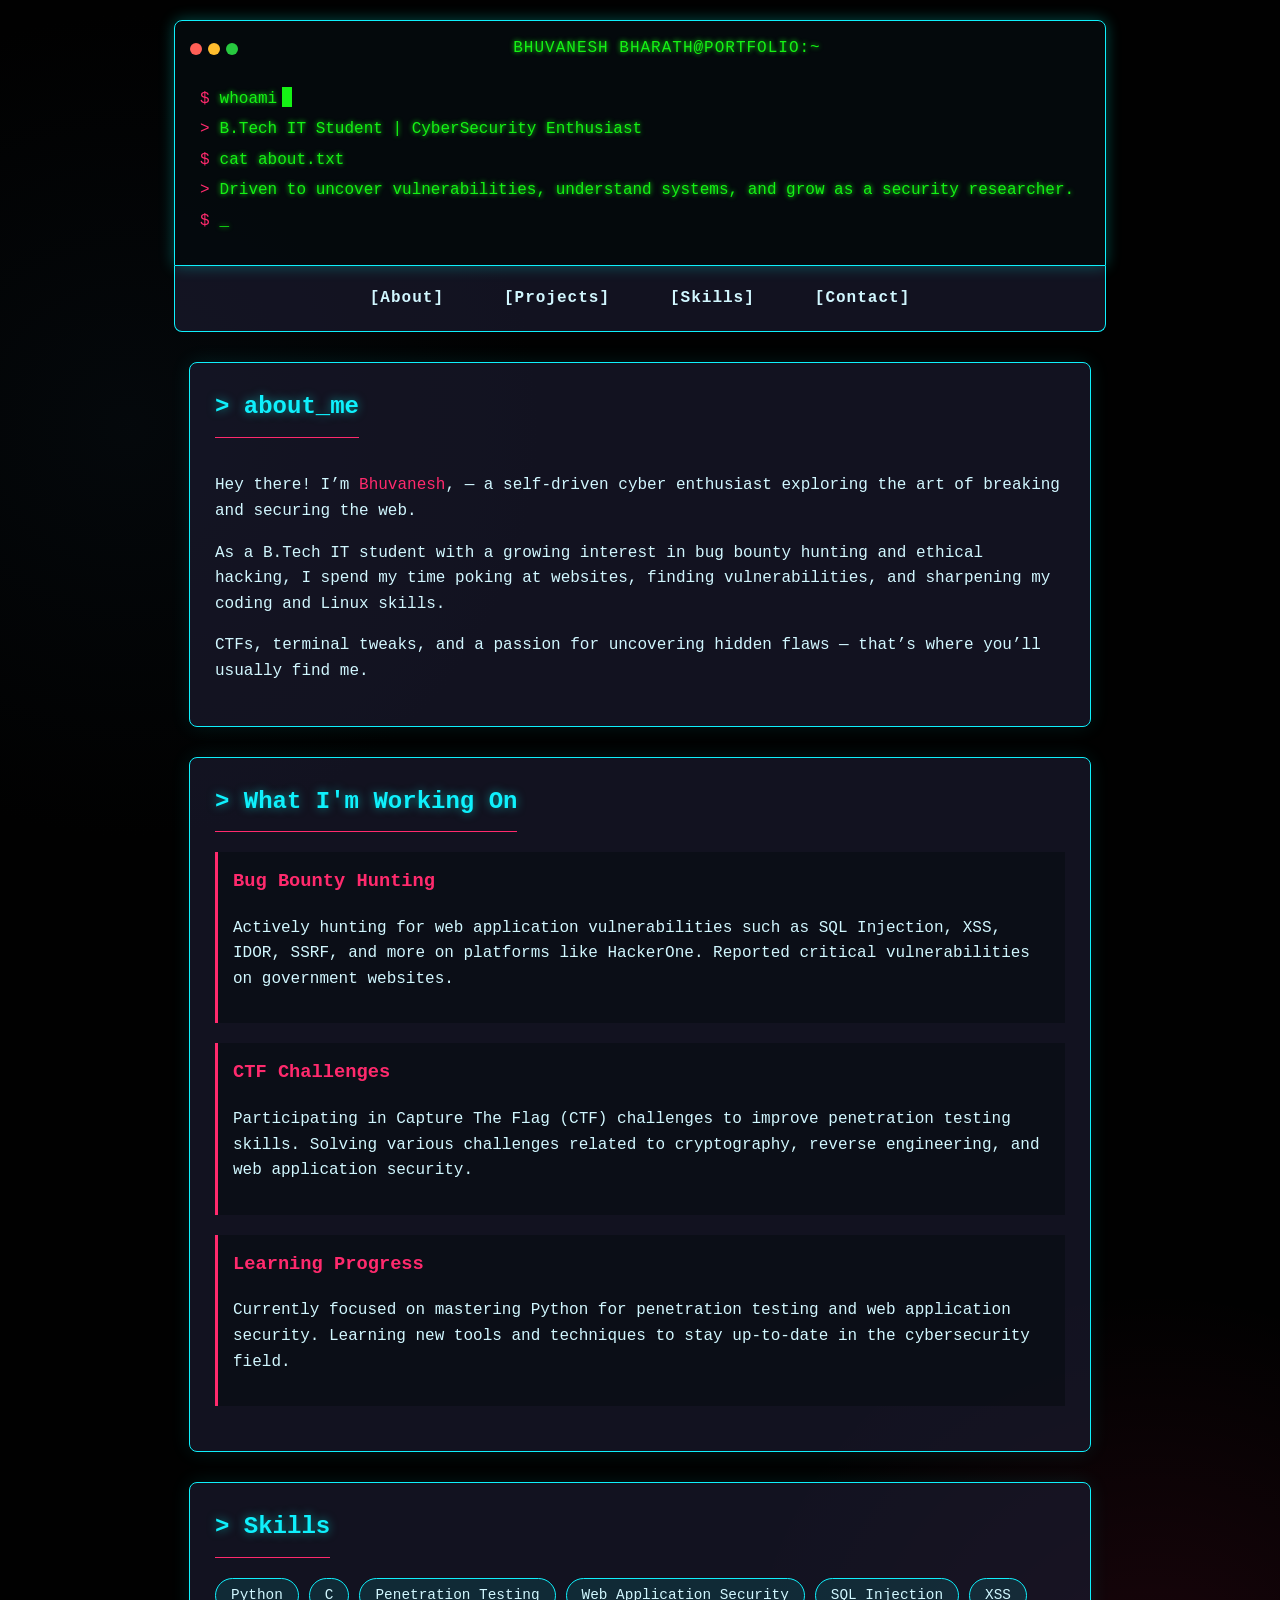
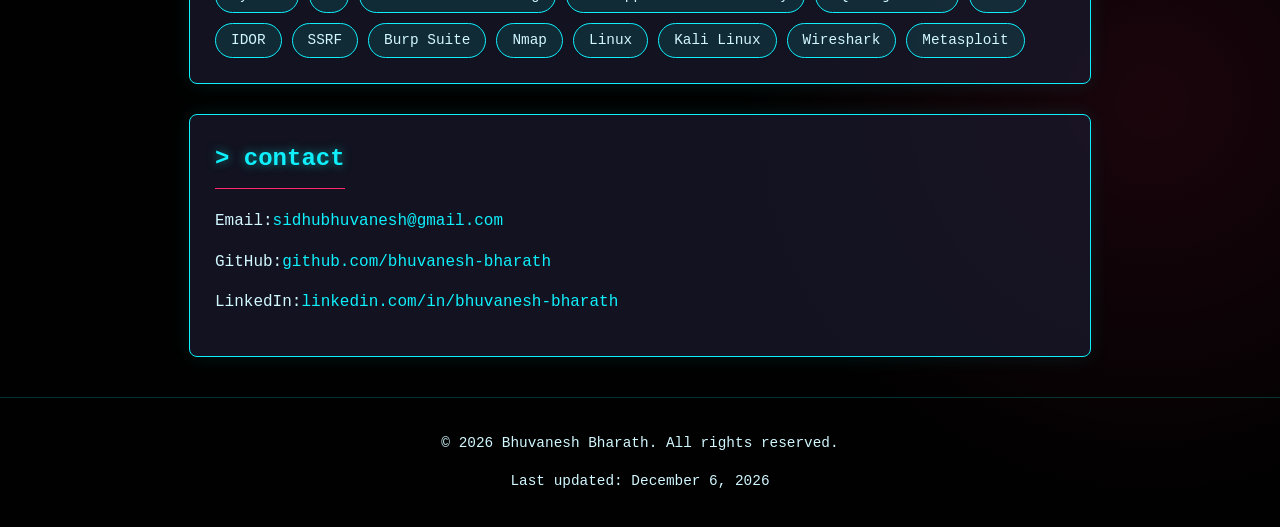
==== index.html @ 80cdb5f7 "Create index.html" ====
<!DOCTYPE html>
<html lang="en">
<head>
    <meta charset="UTF-8">
    <meta name="viewport" content="width=device-width, initial-scale=1.0">
    <title>BHUVANESH BHARATH >> Portfolio</title>
    <style>
        /* Cyberpunk/Dark Tech Theme */
        :root {
            --primary: #0ff0fc;
            --secondary: #ff2a6d;
            --dark: #050a0e;
            --darker: #010101;
            --dark-blue: #1a1a2e;
            --text: #d1f7ff;
            --terminal-text: #15f215;
        }
        
        body {
            font-family: 'Courier New', monospace;
            background-color: var(--darker);
            color: var(--text);
            margin: 0;
            padding: 0;
            line-height: 1.6;
            overflow-x: hidden;
            background-image: 
                radial-gradient(circle at 10% 20%, rgba(5, 10, 14, 0.8) 0%, transparent 20%),
                radial-gradient(circle at 90% 80%, rgba(255, 42, 109, 0.1) 0%, transparent 20%);
        }

        /* Terminal Header */
        .terminal {
            background-color: rgba(5, 10, 14, 0.9);
            border: 1px solid var(--primary);
            border-radius: 8px 8px 0 0;
            padding: 15px;
            margin: 20px auto 0;
            max-width: 900px;
            box-shadow: 0 0 15px rgba(0, 255, 242, 0.3);
            position: relative;
        }

        .terminal-header {
            display: flex;
            align-items: center;
            margin-bottom: 15px;
        }

        .terminal-btn {
            width: 12px;
            height: 12px;
            border-radius: 50%;
            margin-right: 6px;
        }

        .btn-red { background-color: #ff5f56; }
        .btn-yellow { background-color: #ffbd2e; }
        .btn-green { background-color: #27c93f; }

        .terminal-title {
            flex-grow: 1;
            text-align: center;
            color: var(--terminal-text);
            text-shadow: 0 0 5px var(--terminal-text);
            letter-spacing: 1px;
        }

        .terminal-body {
            padding: 10px;
        }

        .command-line {
            display: flex;
            margin-bottom: 5px;
        }

        .prompt {
            color: var(--secondary);
            margin-right: 10px;
        }

        .command {
            color: var(--terminal-text);
            text-shadow: 0 0 5px var(--terminal-text);
        }

        .cursor {
            display: inline-block;
            width: 10px;
            height: 20px;
            background-color: var(--terminal-text);
            animation: blink 1s infinite;
            vertical-align: middle;
            margin-left: 5px;
        }

        @keyframes blink {
            0%, 100% { opacity: 1; }
            50% { opacity: 0; }
        }

        /* Navigation */
        nav {
            display: flex;
            justify-content: center;
            padding: 15px;
            background-color: rgba(26, 26, 46, 0.7);
            margin: 0 auto;
            max-width: 900px;
            border-left: 1px solid var(--primary);
            border-right: 1px solid var(--primary);
            border-bottom: 1px solid var(--primary);
            border-radius: 0 0 8px 8px;
        }

        nav a {
            color: var(--text);
            text-decoration: none;
            margin: 0 20px;
            padding: 5px 10px;
            position: relative;
            font-weight: bold;
            letter-spacing: 1px;
            transition: all 0.3s;
        }

        nav a:hover {
            color: var(--primary);
        }

        nav a::after {
            content: '';
            position: absolute;
            width: 0;
            height: 2px;
            bottom: 0;
            left: 0;
            background-color: var(--secondary);
            transition: width 0.3s;
        }

        nav a:hover::after {
            width: 100%;
        }

        /* Sections */
        section {
            background-color: rgba(26, 26, 46, 0.7);
            border: 1px solid var(--primary);
            border-radius: 8px;
            padding: 25px;
            margin: 30px auto;
            max-width: 850px;
            box-shadow: 0 0 20px rgba(0, 255, 242, 0.1);
            transition: transform 0.3s, box-shadow 0.3s;
        }

        section:hover {
            transform: translateY(-5px);
            box-shadow: 0 5px 25px rgba(0, 255, 242, 0.2);
        }

        h2 {
            color: var(--primary);
            margin-top: 0;
            border-bottom: 1px solid var(--secondary);
            padding-bottom: 10px;
            display: inline-block;
            text-shadow: 0 0 10px rgba(0, 255, 242, 0.5);
        }

        /* Projects */
        .project {
            background-color: rgba(5, 10, 14, 0.5);
            border-left: 3px solid var(--secondary);
            padding: 15px;
            margin-bottom: 20px;
            transition: all 0.3s;
        }

        .project:hover {
            border-left: 3px solid var(--primary);
            background-color: rgba(5, 10, 14, 0.7);
        }

        .project h3 {
            color: var(--secondary);
            margin-top: 0;
        }

        .project-links a {
            color: var(--primary);
            text-decoration: none;
            margin-right: 15px;
            font-size: 0.9em;
            display: inline-block;
            margin-top: 10px;
        }

        .project-links a:hover {
            text-decoration: underline;
        }

        /* Skills */
        .skills-container {
            display: flex;
            flex-wrap: wrap;
            gap: 10px;
        }

        .skill {
            background-color: rgba(0, 255, 242, 0.1);
            border: 1px solid var(--primary);
            padding: 5px 15px;
            border-radius: 20px;
            font-size: 0.9em;
            transition: all 0.3s;
        }

        .skill:hover {
            background-color: rgba(0, 255, 242, 0.3);
            transform: scale(1.05);
        }

        /* Contact */
        .contact-method {
            display: flex;
            align-items: center;
            margin-bottom: 15px;
        }

        .contact-method i {
            width: 30px;
            color: var(--secondary);
            font-style: normal;
            font-weight: bold;
        }

        .contact-method a {
            color: var(--primary);
            text-decoration: none;
        }

        .contact-method a:hover {
            text-decoration: underline;
        }

        /* Footer */
        footer {
            text-align: center;
            padding: 20px;
            margin-top: 40px;
            color: var(--text);
            font-size: 0.9em;
            border-top: 1px solid rgba(0, 255, 242, 0.2);
        }

        /* Animations */
        @keyframes glitch {
            0% { text-shadow: 0.05em 0 0 rgba(255, 0, 0, 0.75); }
            14% { text-shadow: 0.05em 0 0 rgba(255, 0, 0, 0.75); }
            15% { text-shadow: -0.05em -0.025em 0 rgba(0, 255, 0, 0.75); }
            49% { text-shadow: -0.05em -0.025em 0 rgba(0, 255, 0, 0.75); }
            50% { text-shadow: 0.025em 0.05em 0 rgba(0, 0, 255, 0.75); }
            99% { text-shadow: 0.025em 0.05em 0 rgba(0, 0, 255, 0.75); }
            100% { text-shadow: -0.025em 0 0 rgba(255, 0, 255, 0.75); }
        }

        .glitch-effect {
            animation: glitch 2s infinite;
        }

        /* Responsive */
        @media (max-width: 768px) {
            nav {
                flex-direction: column;
                align-items: center;
            }
            
            nav a {
                margin: 5px 0;
            }
            
            .terminal {
                margin: 10px;
            }
            
            section {
                margin: 20px 10px;
                padding: 15px;
            }
        }
    </style>
</head>
<body>
    <!-- Terminal Header -->
    <div class="terminal">
        <div class="terminal-header">
            <div class="terminal-btn btn-red"></div>
            <div class="terminal-btn btn-yellow"></div>
            <div class="terminal-btn btn-green"></div>
            <div class="terminal-title">BHUVANESH BHARATH@PORTFOLIO:~</div>
        </div>
        <div class="terminal-body">
            <div class="command-line">
                <span class="prompt">$</span>
                <span class="command">whoami</span>
                <span class="cursor"></span>
            </div>
            <div class="command-line">
                <span class="prompt">></span>
                <span class="command">B.Tech IT Student | CyberSecurity Enthusiast</span>
            </div>
            <div class="command-line">
                <span class="prompt">$</span>
                <span class="command">cat about.txt</span>
            </div>
            <div class="command-line">
                <span class="prompt">></span>
                <span class="command">Driven to uncover vulnerabilities, understand systems, and grow as a security researcher.</span>
            </div>
            <div class="command-line">
                <span class="prompt">$</span>
                <span class="command glitch-effect">_</span>
            </div>
        </div>
    </div>

    <!-- Navigation -->
    <nav>
        <a href="#about">[About]</a>
        <a href="#projects">[Projects]</a>
        <a href="#skills">[Skills]</a>
        <a href="#contact">[Contact]</a>
    </nav>

    <!-- About Section -->
    <section id="about">
        <h2>> about_me</h2>
        <p>Hey there! I’m <span style="color: var(--secondary)">Bhuvanesh</span>, — a self-driven cyber enthusiast exploring the art of breaking and securing the web.
</p>
        <p>As a B.Tech IT student with a growing interest in bug bounty hunting and ethical hacking, I spend my time poking at websites, finding vulnerabilities, and sharpening my coding and Linux skills.</p>
        <p>CTFs, terminal tweaks, and a passion for uncovering hidden flaws — that’s where you’ll usually find me.</p>
    </section>

    <!-- Projects Section -->
<section id="projects">
    <h2>> What I'm Working On</h2>
    
    <div class="project">
        <h3>Bug Bounty Hunting</h3>
        <p>Actively hunting for web application vulnerabilities such as SQL Injection, XSS, IDOR, SSRF, and more on platforms like HackerOne. Reported critical vulnerabilities on government websites.</p>
    </div>

    <div class="project">
        <h3>CTF Challenges</h3>
        <p>Participating in Capture The Flag (CTF) challenges to improve penetration testing skills. Solving various challenges related to cryptography, reverse engineering, and web application security.</p>
    </div>

    <div class="project">
        <h3>Learning Progress</h3>
        <p>Currently focused on mastering Python for penetration testing and web application security. Learning new tools and techniques to stay up-to-date in the cybersecurity field.</p>
    </div>
</section>


   <!-- Skills Section -->
<section id="skills">
    <h2>> Skills</h2>
    <div class="skills-container">
        <div class="skill">Python</div>
        <div class="skill">C</div>
        <div class="skill">Penetration Testing</div>
        <div class="skill">Web Application Security</div>
        <div class="skill">SQL Injection</div>
        <div class="skill">XSS</div>
        <div class="skill">IDOR</div>
        <div class="skill">SSRF</div>
        <div class="skill">Burp Suite</div>
        <div class="skill">Nmap</div>
        <div class="skill">Linux</div>
        <div class="skill">Kali Linux</div>
        <div class="skill">Wireshark</div>
        <div class="skill">Metasploit</div>
    </div>
</section>


<!-- Contact Section -->
<section id="contact">
    <h2>> contact</h2>
    <div class="contact-method">
        Email: <a href="mailto:sidhubhuvanesh@gmail.com">sidhubhuvanesh@gmail.com</a>
    </div>
    <div class="contact-method">
        GitHub: <a href="https://github.com/bhuvanesh-bharath/" target="_blank">github.com/bhuvanesh-bharath</a>
    </div>
    <div class="contact-method">
        LinkedIn: <a href="https://linkedin.com/in/bhuvanesh-bharath/" target="_blank">linkedin.com/in/bhuvanesh-bharath</a>
    </div>
    
</section>



    <footer>
        <p>&copy; <span id="year"></span> Bhuvanesh Bharath. All rights reserved.</p>
        <p>Last updated: <span id="update-date"></span></p>
    </footer>

    <script>
        // Current year in footer
        document.getElementById('year').textContent = new Date().getFullYear();
        
        // Last updated date
        const options = { year: 'numeric', month: 'long', day: 'numeric' };
        document.getElementById('update-date').textContent = new Date().toLocaleDateString('en-US', options);
        
        // Terminal typing effect
        const commands = [
            "help",
            "contact --socials",
            "projects --recent",
            "skills --all",
            "clear"
        ];
        
        let currentCommand = 0;
        const glitchElement = document.querySelector('.glitch-effect');
        
        function typeCommand() {
            glitchElement.textContent = commands[currentCommand];
            currentCommand = (currentCommand + 1) % commands.length;
        }
        
        setInterval(typeCommand, 2000);
    </script>
</body>
</html>
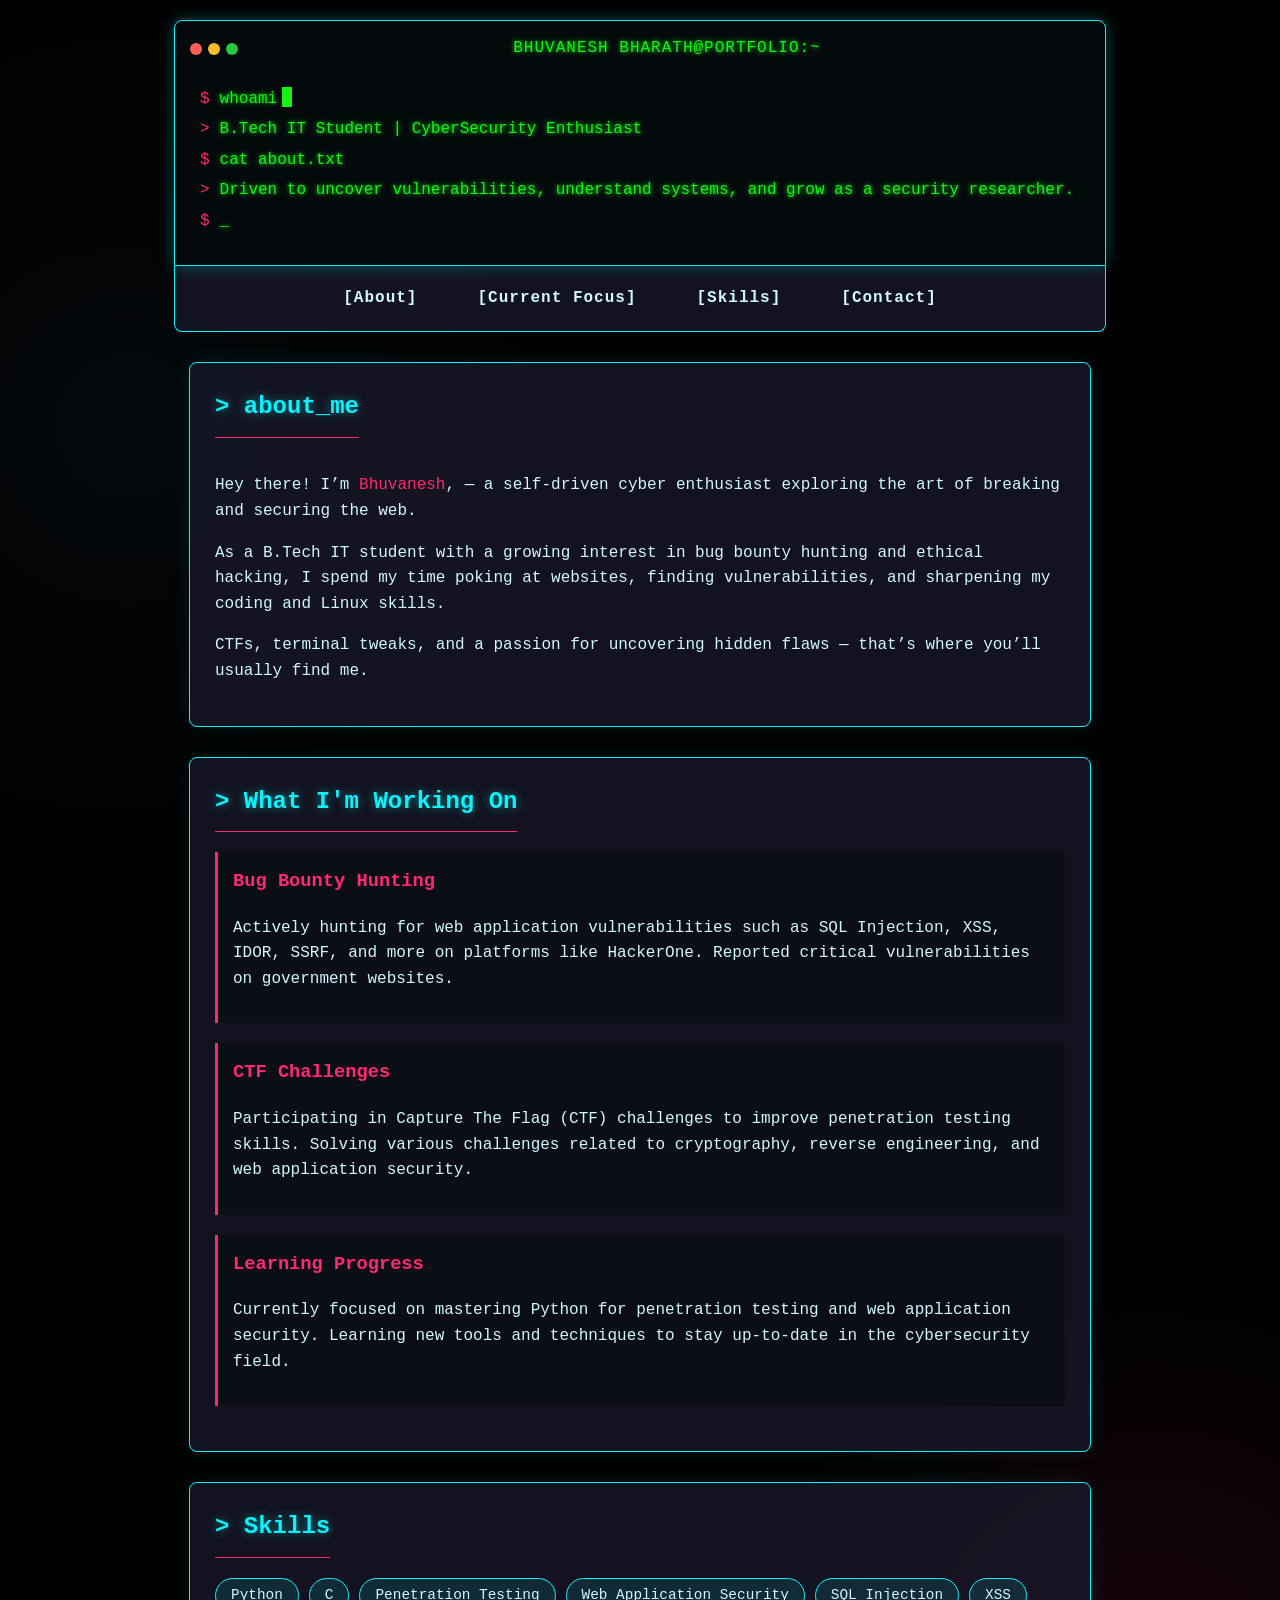
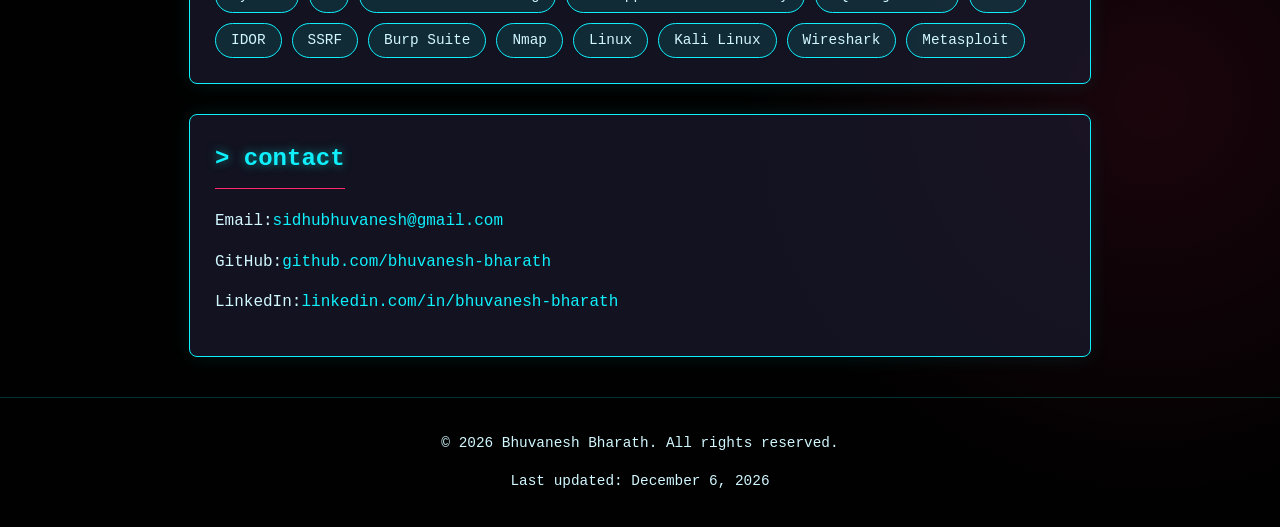
==== commit 6e921f5c: "Update index.html" ====
--- a/index.html
+++ b/index.html
@@ -330,7 +330,7 @@
     <!-- Navigation -->
     <nav>
         <a href="#about">[About]</a>
-        <a href="#projects">[Projects]</a>
+        <a href="#projects">[Current Focus]</a>
         <a href="#skills">[Skills]</a>
         <a href="#contact">[Contact]</a>
     </nav>
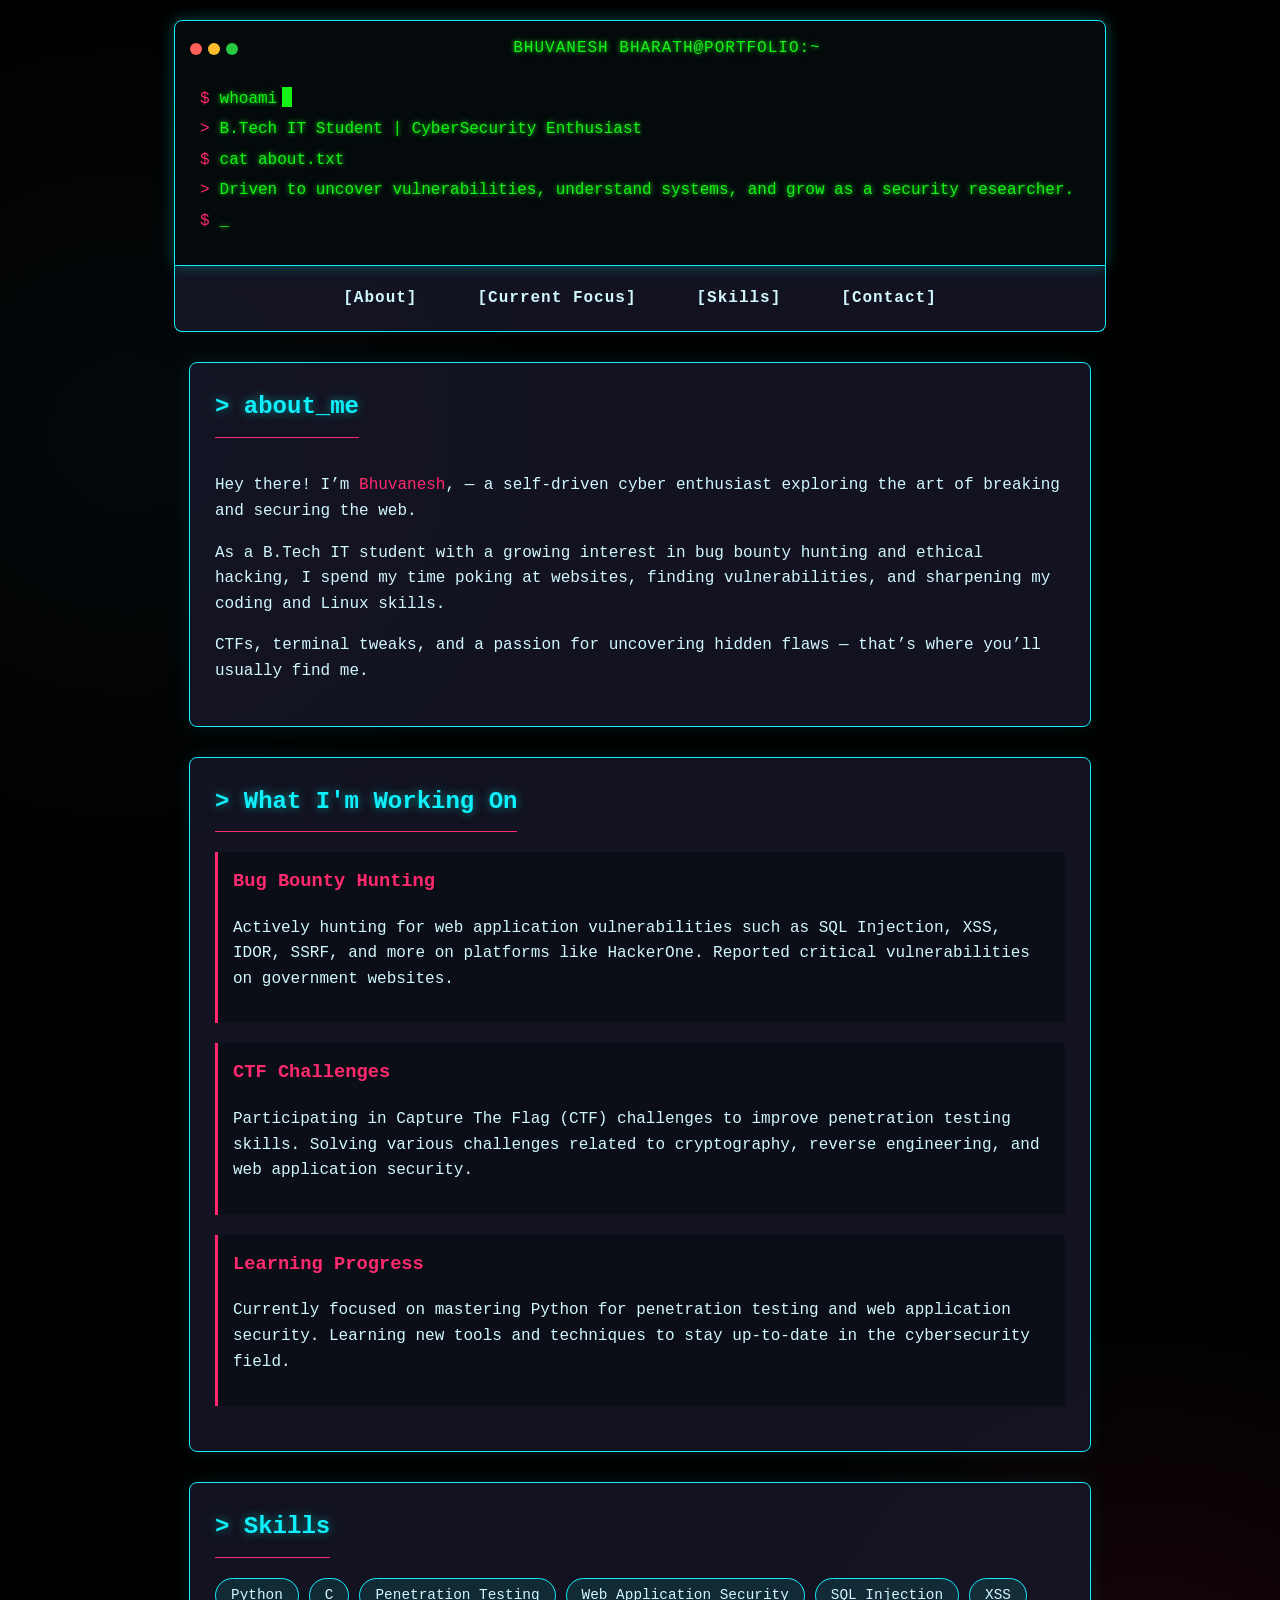
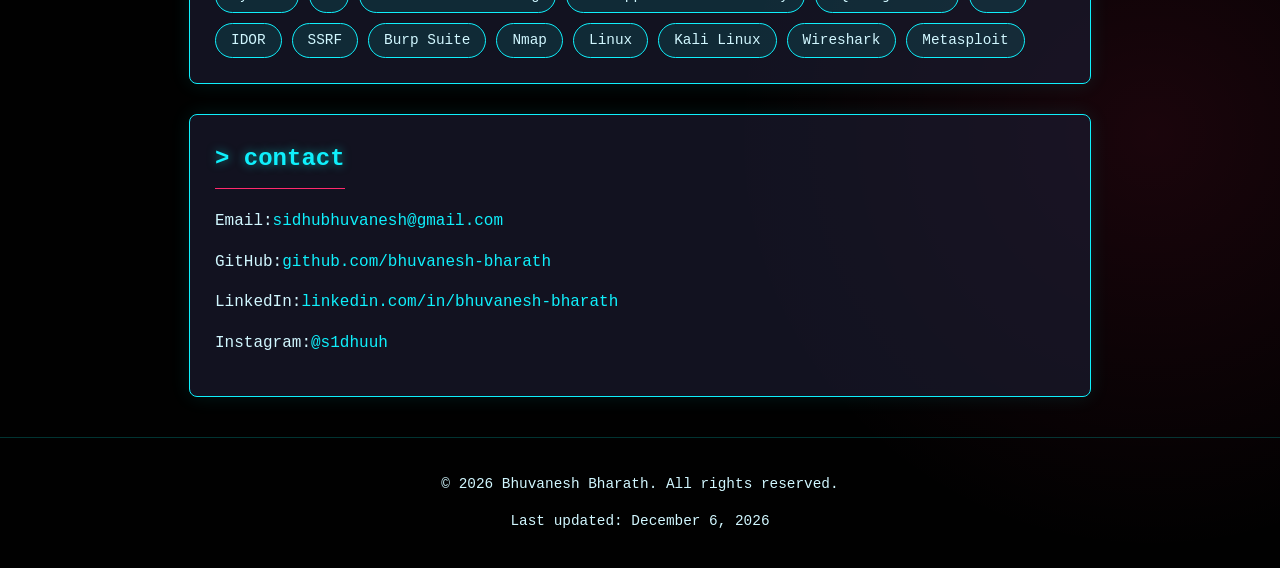
==== commit ec5c068d: "Update index.html" ====
--- a/index.html
+++ b/index.html
@@ -399,6 +399,9 @@
     <div class="contact-method">
         LinkedIn: <a href="https://linkedin.com/in/bhuvanesh-bharath/" target="_blank">linkedin.com/in/bhuvanesh-bharath</a>
     </div>
+    <div class="contact-method">
+        Instagram: <a href="https://www.instagram.com/s1dhuuh/" target="_blank">@s1dhuuh</a>
+    </div>
     
 </section>
 
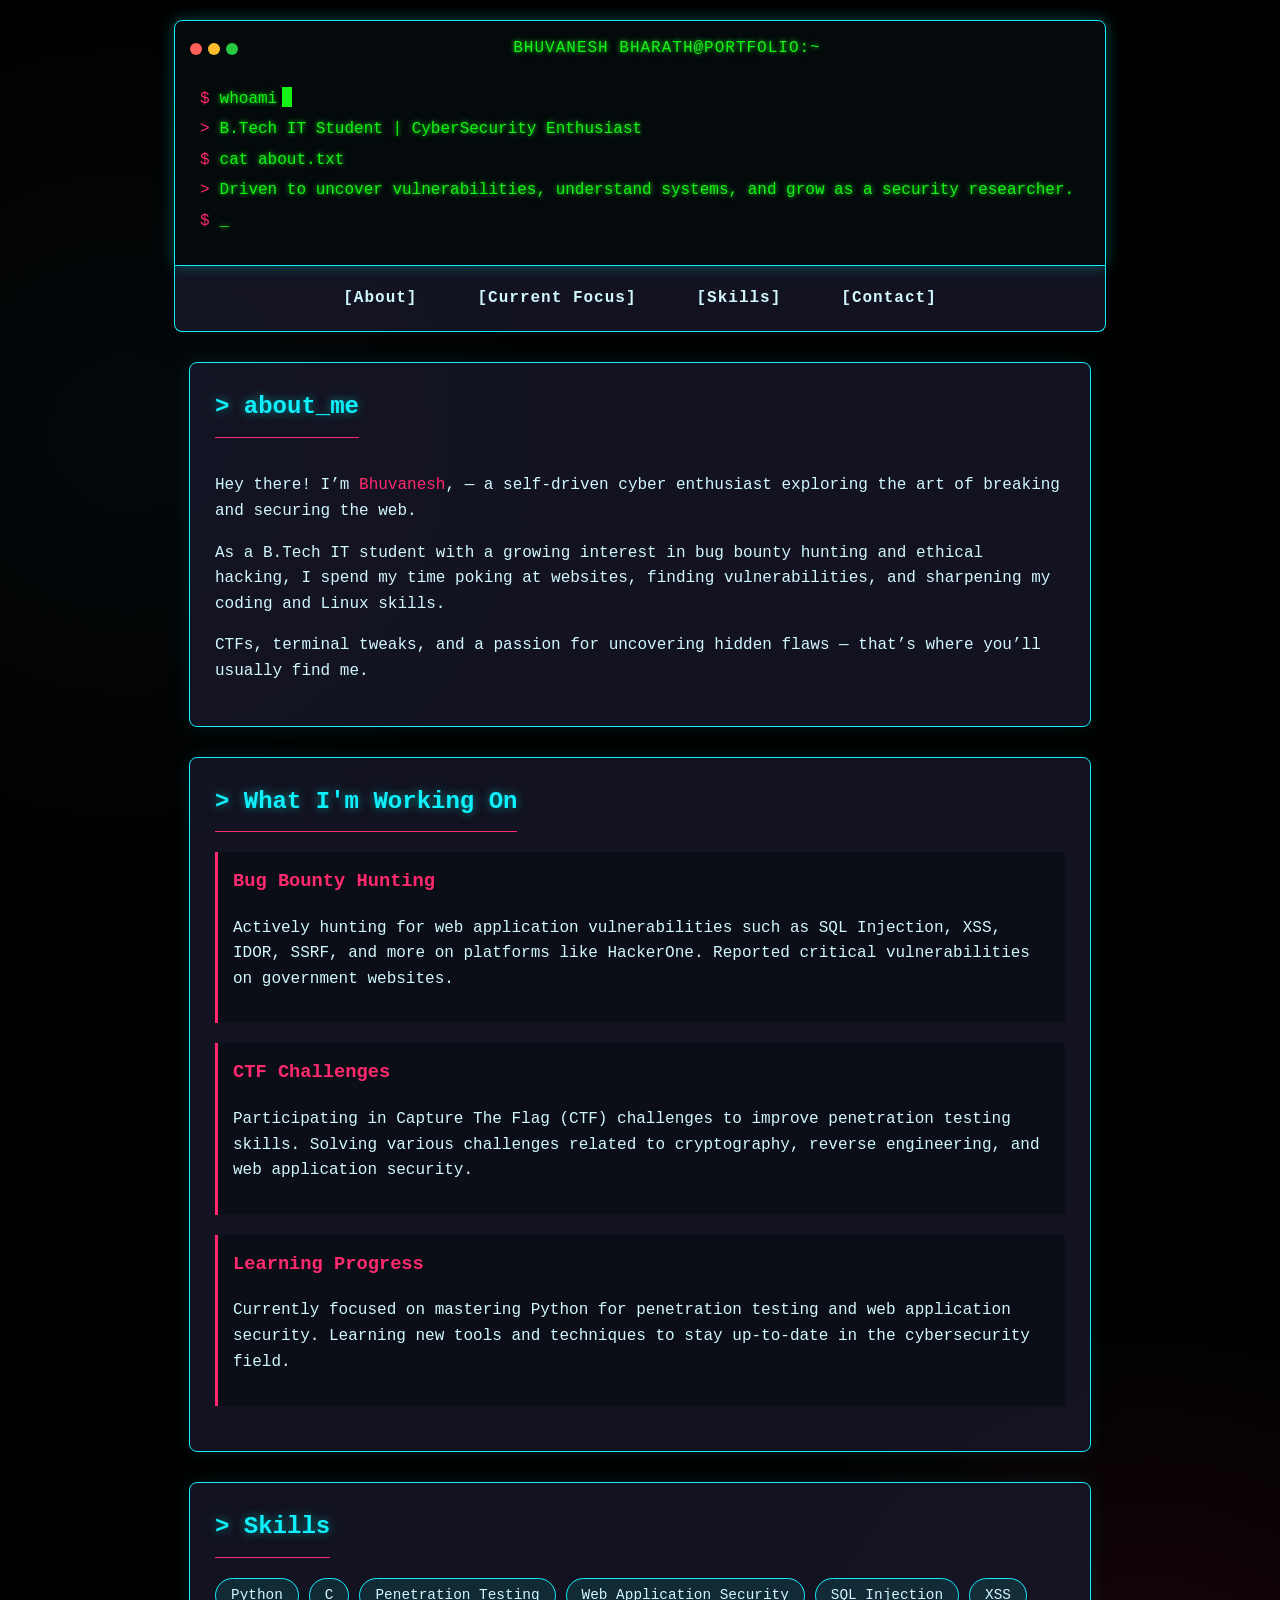
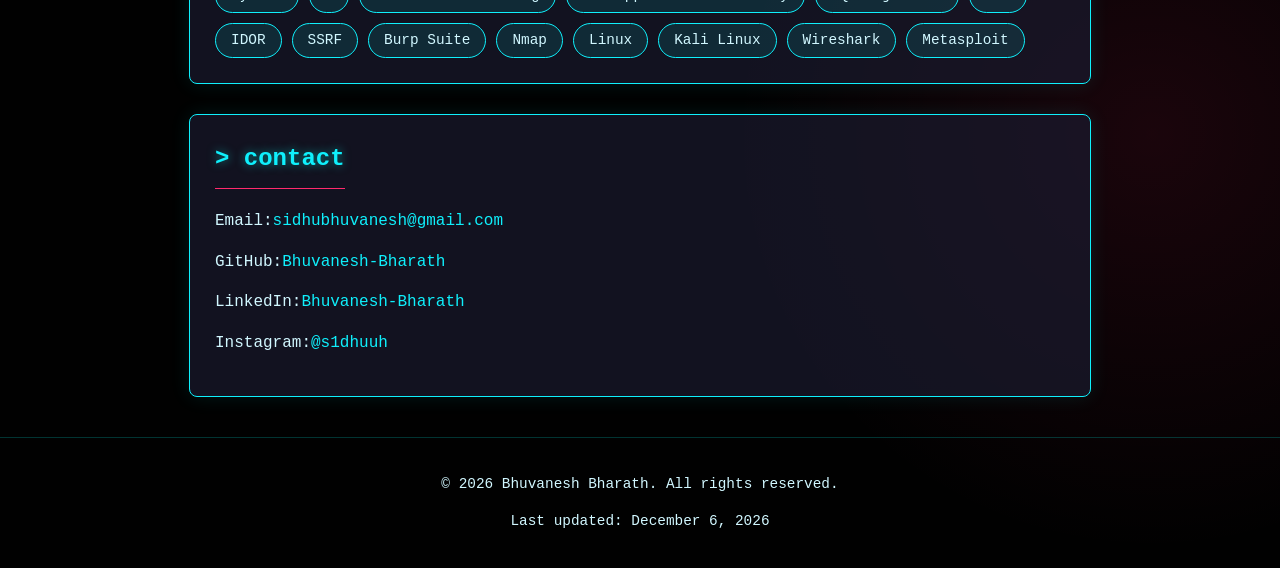
==== commit 771a7f66: "Update index.html" ====
--- a/index.html
+++ b/index.html
@@ -394,10 +394,10 @@
         Email: <a href="mailto:sidhubhuvanesh@gmail.com">sidhubhuvanesh@gmail.com</a>
     </div>
     <div class="contact-method">
-        GitHub: <a href="https://github.com/bhuvanesh-bharath/" target="_blank">github.com/bhuvanesh-bharath</a>
+        GitHub: <a href="https://github.com/bhuvanesh-bharath/" target="_blank">Bhuvanesh-Bharath</a>
     </div>
     <div class="contact-method">
-        LinkedIn: <a href="https://linkedin.com/in/bhuvanesh-bharath/" target="_blank">linkedin.com/in/bhuvanesh-bharath</a>
+        LinkedIn: <a href="https://linkedin.com/in/bhuvanesh-bharath/" target="_blank">Bhuvanesh-Bharath</a>
     </div>
     <div class="contact-method">
         Instagram: <a href="https://www.instagram.com/s1dhuuh/" target="_blank">@s1dhuuh</a>
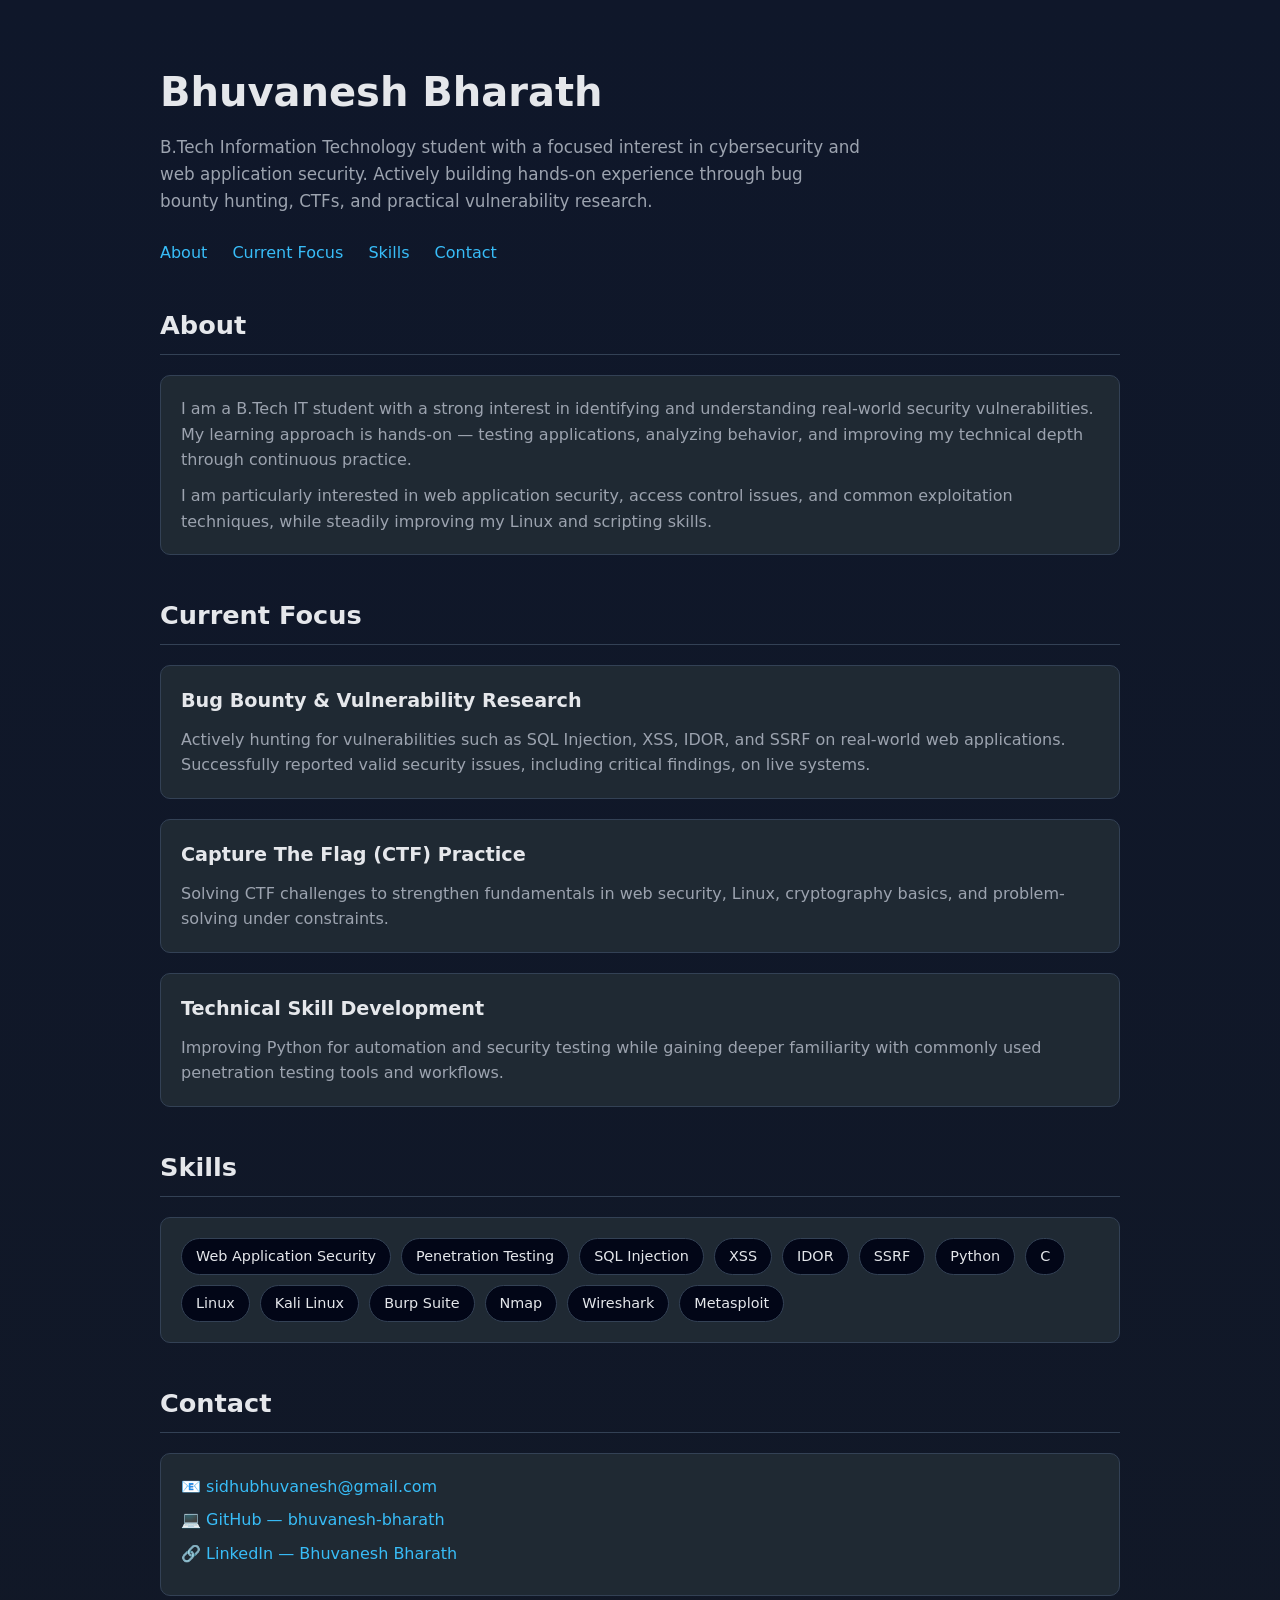
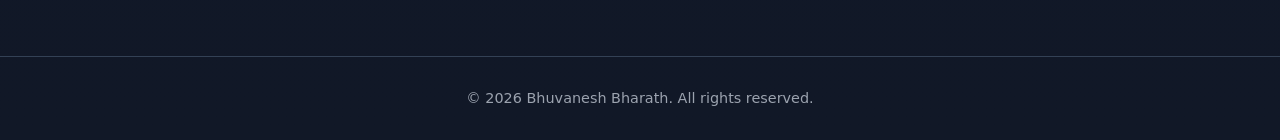
==== commit 2224c2ed: "Refactor HTML structure and update styles" ====
--- a/index.html
+++ b/index.html
@@ -3,441 +3,235 @@
 <head>
     <meta charset="UTF-8">
     <meta name="viewport" content="width=device-width, initial-scale=1.0">
-    <title>BHUVANESH BHARATH >> Portfolio</title>
+    <title>Bhuvanesh Bharath | Portfolio</title>
+
     <style>
-        /* Cyberpunk/Dark Tech Theme */
         :root {
-            --primary: #0ff0fc;
-            --secondary: #ff2a6d;
-            --dark: #050a0e;
-            --darker: #010101;
-            --dark-blue: #1a1a2e;
-            --text: #d1f7ff;
-            --terminal-text: #15f215;
-        }
-        
-        body {
-            font-family: 'Courier New', monospace;
-            background-color: var(--darker);
-            color: var(--text);
+            --bg-dark: #0f172a;
+            --bg-light: #111827;
+            --card: #1f2933;
+            --accent: #38bdf8;
+            --text-primary: #e5e7eb;
+            --text-secondary: #9ca3af;
+            --border: #334155;
+        }
+
+        * {
             margin: 0;
             padding: 0;
+            box-sizing: border-box;
+        }
+
+        body {
+            font-family: system-ui, -apple-system, BlinkMacSystemFont, "Segoe UI", Roboto, Ubuntu, sans-serif;
+            background: linear-gradient(180deg, var(--bg-dark), var(--bg-light));
+            color: var(--text-primary);
             line-height: 1.6;
-            overflow-x: hidden;
-            background-image: 
-                radial-gradient(circle at 10% 20%, rgba(5, 10, 14, 0.8) 0%, transparent 20%),
-                radial-gradient(circle at 90% 80%, rgba(255, 42, 109, 0.1) 0%, transparent 20%);
-        }
-
-        /* Terminal Header */
-        .terminal {
-            background-color: rgba(5, 10, 14, 0.9);
-            border: 1px solid var(--primary);
-            border-radius: 8px 8px 0 0;
-            padding: 15px;
-            margin: 20px auto 0;
-            max-width: 900px;
-            box-shadow: 0 0 15px rgba(0, 255, 242, 0.3);
-            position: relative;
-        }
-
-        .terminal-header {
-            display: flex;
-            align-items: center;
-            margin-bottom: 15px;
-        }
-
-        .terminal-btn {
-            width: 12px;
-            height: 12px;
-            border-radius: 50%;
-            margin-right: 6px;
-        }
-
-        .btn-red { background-color: #ff5f56; }
-        .btn-yellow { background-color: #ffbd2e; }
-        .btn-green { background-color: #27c93f; }
-
-        .terminal-title {
-            flex-grow: 1;
-            text-align: center;
-            color: var(--terminal-text);
-            text-shadow: 0 0 5px var(--terminal-text);
-            letter-spacing: 1px;
-        }
-
-        .terminal-body {
-            padding: 10px;
-        }
-
-        .command-line {
-            display: flex;
-            margin-bottom: 5px;
-        }
-
-        .prompt {
-            color: var(--secondary);
-            margin-right: 10px;
-        }
-
-        .command {
-            color: var(--terminal-text);
-            text-shadow: 0 0 5px var(--terminal-text);
-        }
-
-        .cursor {
-            display: inline-block;
-            width: 10px;
-            height: 20px;
-            background-color: var(--terminal-text);
-            animation: blink 1s infinite;
-            vertical-align: middle;
-            margin-left: 5px;
-        }
-
-        @keyframes blink {
-            0%, 100% { opacity: 1; }
-            50% { opacity: 0; }
-        }
-
-        /* Navigation */
+        }
+
+        header {
+            max-width: 1000px;
+            margin: 60px auto 40px;
+            padding: 0 20px;
+        }
+
+        header h1 {
+            font-size: 2.5rem;
+            font-weight: 700;
+        }
+
+        header p {
+            color: var(--text-secondary);
+            max-width: 700px;
+            margin-top: 10px;
+            font-size: 1.05rem;
+        }
+
         nav {
-            display: flex;
-            justify-content: center;
-            padding: 15px;
-            background-color: rgba(26, 26, 46, 0.7);
-            margin: 0 auto;
-            max-width: 900px;
-            border-left: 1px solid var(--primary);
-            border-right: 1px solid var(--primary);
-            border-bottom: 1px solid var(--primary);
-            border-radius: 0 0 8px 8px;
+            margin-top: 25px;
         }
 
         nav a {
-            color: var(--text);
+            margin-right: 20px;
             text-decoration: none;
-            margin: 0 20px;
-            padding: 5px 10px;
-            position: relative;
-            font-weight: bold;
-            letter-spacing: 1px;
-            transition: all 0.3s;
+            color: var(--accent);
+            font-weight: 500;
         }
 
         nav a:hover {
-            color: var(--primary);
-        }
-
-        nav a::after {
-            content: '';
-            position: absolute;
-            width: 0;
-            height: 2px;
-            bottom: 0;
-            left: 0;
-            background-color: var(--secondary);
-            transition: width 0.3s;
-        }
-
-        nav a:hover::after {
-            width: 100%;
-        }
-
-        /* Sections */
+            text-decoration: underline;
+        }
+
         section {
-            background-color: rgba(26, 26, 46, 0.7);
-            border: 1px solid var(--primary);
-            border-radius: 8px;
-            padding: 25px;
-            margin: 30px auto;
-            max-width: 850px;
-            box-shadow: 0 0 20px rgba(0, 255, 242, 0.1);
-            transition: transform 0.3s, box-shadow 0.3s;
-        }
-
-        section:hover {
-            transform: translateY(-5px);
-            box-shadow: 0 5px 25px rgba(0, 255, 242, 0.2);
-        }
-
-        h2 {
-            color: var(--primary);
-            margin-top: 0;
-            border-bottom: 1px solid var(--secondary);
-            padding-bottom: 10px;
-            display: inline-block;
-            text-shadow: 0 0 10px rgba(0, 255, 242, 0.5);
-        }
-
-        /* Projects */
-        .project {
-            background-color: rgba(5, 10, 14, 0.5);
-            border-left: 3px solid var(--secondary);
-            padding: 15px;
+            max-width: 1000px;
+            margin: 40px auto;
+            padding: 0 20px;
+        }
+
+        .section-title {
+            font-size: 1.6rem;
             margin-bottom: 20px;
-            transition: all 0.3s;
-        }
-
-        .project:hover {
-            border-left: 3px solid var(--primary);
-            background-color: rgba(5, 10, 14, 0.7);
-        }
-
-        .project h3 {
-            color: var(--secondary);
-            margin-top: 0;
-        }
-
-        .project-links a {
-            color: var(--primary);
-            text-decoration: none;
-            margin-right: 15px;
-            font-size: 0.9em;
-            display: inline-block;
-            margin-top: 10px;
-        }
-
-        .project-links a:hover {
-            text-decoration: underline;
-        }
-
-        /* Skills */
-        .skills-container {
+            border-bottom: 1px solid var(--border);
+            padding-bottom: 8px;
+        }
+
+        .card {
+            background: var(--card);
+            border: 1px solid var(--border);
+            border-radius: 10px;
+            padding: 20px;
+            margin-bottom: 20px;
+        }
+
+        .card h3 {
+            margin-bottom: 10px;
+            font-size: 1.2rem;
+        }
+
+        .card p {
+            color: var(--text-secondary);
+        }
+
+        .skills {
             display: flex;
             flex-wrap: wrap;
             gap: 10px;
         }
 
         .skill {
-            background-color: rgba(0, 255, 242, 0.1);
-            border: 1px solid var(--primary);
-            padding: 5px 15px;
-            border-radius: 20px;
-            font-size: 0.9em;
-            transition: all 0.3s;
-        }
-
-        .skill:hover {
-            background-color: rgba(0, 255, 242, 0.3);
-            transform: scale(1.05);
-        }
-
-        /* Contact */
-        .contact-method {
-            display: flex;
-            align-items: center;
-            margin-bottom: 15px;
-        }
-
-        .contact-method i {
-            width: 30px;
-            color: var(--secondary);
-            font-style: normal;
-            font-weight: bold;
-        }
-
-        .contact-method a {
-            color: var(--primary);
+            border: 1px solid var(--border);
+            padding: 6px 14px;
+            border-radius: 999px;
+            font-size: 0.9rem;
+            background-color: #020617;
+        }
+
+        .contact a {
+            display: block;
+            color: var(--accent);
             text-decoration: none;
-        }
-
-        .contact-method a:hover {
+            margin-bottom: 8px;
+        }
+
+        .contact a:hover {
             text-decoration: underline;
         }
 
-        /* Footer */
         footer {
             text-align: center;
-            padding: 20px;
-            margin-top: 40px;
-            color: var(--text);
-            font-size: 0.9em;
-            border-top: 1px solid rgba(0, 255, 242, 0.2);
-        }
-
-        /* Animations */
-        @keyframes glitch {
-            0% { text-shadow: 0.05em 0 0 rgba(255, 0, 0, 0.75); }
-            14% { text-shadow: 0.05em 0 0 rgba(255, 0, 0, 0.75); }
-            15% { text-shadow: -0.05em -0.025em 0 rgba(0, 255, 0, 0.75); }
-            49% { text-shadow: -0.05em -0.025em 0 rgba(0, 255, 0, 0.75); }
-            50% { text-shadow: 0.025em 0.05em 0 rgba(0, 0, 255, 0.75); }
-            99% { text-shadow: 0.025em 0.05em 0 rgba(0, 0, 255, 0.75); }
-            100% { text-shadow: -0.025em 0 0 rgba(255, 0, 255, 0.75); }
-        }
-
-        .glitch-effect {
-            animation: glitch 2s infinite;
-        }
-
-        /* Responsive */
+            padding: 30px 20px;
+            color: var(--text-secondary);
+            font-size: 0.9rem;
+            border-top: 1px solid var(--border);
+            margin-top: 60px;
+        }
+
         @media (max-width: 768px) {
-            nav {
-                flex-direction: column;
-                align-items: center;
-            }
-            
-            nav a {
-                margin: 5px 0;
-            }
-            
-            .terminal {
-                margin: 10px;
-            }
-            
-            section {
-                margin: 20px 10px;
-                padding: 15px;
+            header h1 {
+                font-size: 2rem;
             }
         }
     </style>
 </head>
+
 <body>
-    <!-- Terminal Header -->
-    <div class="terminal">
-        <div class="terminal-header">
-            <div class="terminal-btn btn-red"></div>
-            <div class="terminal-btn btn-yellow"></div>
-            <div class="terminal-btn btn-green"></div>
-            <div class="terminal-title">BHUVANESH BHARATH@PORTFOLIO:~</div>
+
+<header>
+    <h1>Bhuvanesh Bharath</h1>
+    <p>
+        B.Tech Information Technology student with a focused interest in cybersecurity and web application security.
+        Actively building hands-on experience through bug bounty hunting, CTFs, and practical vulnerability research.
+    </p>
+
+    <nav>
+        <a href="#about">About</a>
+        <a href="#focus">Current Focus</a>
+        <a href="#skills">Skills</a>
+        <a href="#contact">Contact</a>
+    </nav>
+</header>
+
+<section id="about">
+    <h2 class="section-title">About</h2>
+    <div class="card">
+        <p>
+            I am a B.Tech IT student with a strong interest in identifying and understanding real-world security
+            vulnerabilities. My learning approach is hands-on — testing applications, analyzing behavior, and
+            improving my technical depth through continuous practice.
+        </p>
+        <p style="margin-top: 10px;">
+            I am particularly interested in web application security, access control issues, and common exploitation
+            techniques, while steadily improving my Linux and scripting skills.
+        </p>
+    </div>
+</section>
+
+<section id="focus">
+    <h2 class="section-title">Current Focus</h2>
+
+    <div class="card">
+        <h3>Bug Bounty & Vulnerability Research</h3>
+        <p>
+            Actively hunting for vulnerabilities such as SQL Injection, XSS, IDOR, and SSRF on real-world web
+            applications. Successfully reported valid security issues, including critical findings, on live systems.
+        </p>
+    </div>
+
+    <div class="card">
+        <h3>Capture The Flag (CTF) Practice</h3>
+        <p>
+            Solving CTF challenges to strengthen fundamentals in web security, Linux, cryptography basics, and
+            problem-solving under constraints.
+        </p>
+    </div>
+
+    <div class="card">
+        <h3>Technical Skill Development</h3>
+        <p>
+            Improving Python for automation and security testing while gaining deeper familiarity with commonly used
+            penetration testing tools and workflows.
+        </p>
+    </div>
+</section>
+
+<section id="skills">
+    <h2 class="section-title">Skills</h2>
+    <div class="card">
+        <div class="skills">
+            <span class="skill">Web Application Security</span>
+            <span class="skill">Penetration Testing</span>
+            <span class="skill">SQL Injection</span>
+            <span class="skill">XSS</span>
+            <span class="skill">IDOR</span>
+            <span class="skill">SSRF</span>
+            <span class="skill">Python</span>
+            <span class="skill">C</span>
+            <span class="skill">Linux</span>
+            <span class="skill">Kali Linux</span>
+            <span class="skill">Burp Suite</span>
+            <span class="skill">Nmap</span>
+            <span class="skill">Wireshark</span>
+            <span class="skill">Metasploit</span>
         </div>
-        <div class="terminal-body">
-            <div class="command-line">
-                <span class="prompt">$</span>
-                <span class="command">whoami</span>
-                <span class="cursor"></span>
-            </div>
-            <div class="command-line">
-                <span class="prompt">></span>
-                <span class="command">B.Tech IT Student | CyberSecurity Enthusiast</span>
-            </div>
-            <div class="command-line">
-                <span class="prompt">$</span>
-                <span class="command">cat about.txt</span>
-            </div>
-            <div class="command-line">
-                <span class="prompt">></span>
-                <span class="command">Driven to uncover vulnerabilities, understand systems, and grow as a security researcher.</span>
-            </div>
-            <div class="command-line">
-                <span class="prompt">$</span>
-                <span class="command glitch-effect">_</span>
-            </div>
-        </div>
-    </div>
-
-    <!-- Navigation -->
-    <nav>
-        <a href="#about">[About]</a>
-        <a href="#projects">[Current Focus]</a>
-        <a href="#skills">[Skills]</a>
-        <a href="#contact">[Contact]</a>
-    </nav>
-
-    <!-- About Section -->
-    <section id="about">
-        <h2>> about_me</h2>
-        <p>Hey there! I’m <span style="color: var(--secondary)">Bhuvanesh</span>, — a self-driven cyber enthusiast exploring the art of breaking and securing the web.
-</p>
-        <p>As a B.Tech IT student with a growing interest in bug bounty hunting and ethical hacking, I spend my time poking at websites, finding vulnerabilities, and sharpening my coding and Linux skills.</p>
-        <p>CTFs, terminal tweaks, and a passion for uncovering hidden flaws — that’s where you’ll usually find me.</p>
-    </section>
-
-    <!-- Projects Section -->
-<section id="projects">
-    <h2>> What I'm Working On</h2>
-    
-    <div class="project">
-        <h3>Bug Bounty Hunting</h3>
-        <p>Actively hunting for web application vulnerabilities such as SQL Injection, XSS, IDOR, SSRF, and more on platforms like HackerOne. Reported critical vulnerabilities on government websites.</p>
-    </div>
-
-    <div class="project">
-        <h3>CTF Challenges</h3>
-        <p>Participating in Capture The Flag (CTF) challenges to improve penetration testing skills. Solving various challenges related to cryptography, reverse engineering, and web application security.</p>
-    </div>
-
-    <div class="project">
-        <h3>Learning Progress</h3>
-        <p>Currently focused on mastering Python for penetration testing and web application security. Learning new tools and techniques to stay up-to-date in the cybersecurity field.</p>
-    </div>
-</section>
-
-
-   <!-- Skills Section -->
-<section id="skills">
-    <h2>> Skills</h2>
-    <div class="skills-container">
-        <div class="skill">Python</div>
-        <div class="skill">C</div>
-        <div class="skill">Penetration Testing</div>
-        <div class="skill">Web Application Security</div>
-        <div class="skill">SQL Injection</div>
-        <div class="skill">XSS</div>
-        <div class="skill">IDOR</div>
-        <div class="skill">SSRF</div>
-        <div class="skill">Burp Suite</div>
-        <div class="skill">Nmap</div>
-        <div class="skill">Linux</div>
-        <div class="skill">Kali Linux</div>
-        <div class="skill">Wireshark</div>
-        <div class="skill">Metasploit</div>
-    </div>
-</section>
-
-
-<!-- Contact Section -->
+    </div>
+</section>
+
 <section id="contact">
-    <h2>> contact</h2>
-    <div class="contact-method">
-        Email: <a href="mailto:sidhubhuvanesh@gmail.com">sidhubhuvanesh@gmail.com</a>
-    </div>
-    <div class="contact-method">
-        GitHub: <a href="https://github.com/bhuvanesh-bharath/" target="_blank">Bhuvanesh-Bharath</a>
-    </div>
-    <div class="contact-method">
-        LinkedIn: <a href="https://linkedin.com/in/bhuvanesh-bharath/" target="_blank">Bhuvanesh-Bharath</a>
-    </div>
-    <div class="contact-method">
-        Instagram: <a href="https://www.instagram.com/s1dhuuh/" target="_blank">@s1dhuuh</a>
-    </div>
-    
-</section>
-
-
-
-    <footer>
-        <p>&copy; <span id="year"></span> Bhuvanesh Bharath. All rights reserved.</p>
-        <p>Last updated: <span id="update-date"></span></p>
-    </footer>
-
-    <script>
-        // Current year in footer
-        document.getElementById('year').textContent = new Date().getFullYear();
-        
-        // Last updated date
-        const options = { year: 'numeric', month: 'long', day: 'numeric' };
-        document.getElementById('update-date').textContent = new Date().toLocaleDateString('en-US', options);
-        
-        // Terminal typing effect
-        const commands = [
-            "help",
-            "contact --socials",
-            "projects --recent",
-            "skills --all",
-            "clear"
-        ];
-        
-        let currentCommand = 0;
-        const glitchElement = document.querySelector('.glitch-effect');
-        
-        function typeCommand() {
-            glitchElement.textContent = commands[currentCommand];
-            currentCommand = (currentCommand + 1) % commands.length;
-        }
-        
-        setInterval(typeCommand, 2000);
-    </script>
+    <h2 class="section-title">Contact</h2>
+    <div class="card contact">
+        <a href="mailto:sidhubhuvanesh@gmail.com">📧 sidhubhuvanesh@gmail.com</a>
+        <a href="https://github.com/bhuvanesh-bharath/" target="_blank">💻 GitHub — bhuvanesh-bharath</a>
+        <a href="https://linkedin.com/in/bhuvanesh-bharath/" target="_blank">🔗 LinkedIn — Bhuvanesh Bharath</a>
+    </div>
+</section>
+
+<footer>
+    © <span id="year"></span> Bhuvanesh Bharath. All rights reserved.
+</footer>
+
+<script>
+    document.getElementById("year").textContent = new Date().getFullYear();
+</script>
+
 </body>
 </html>
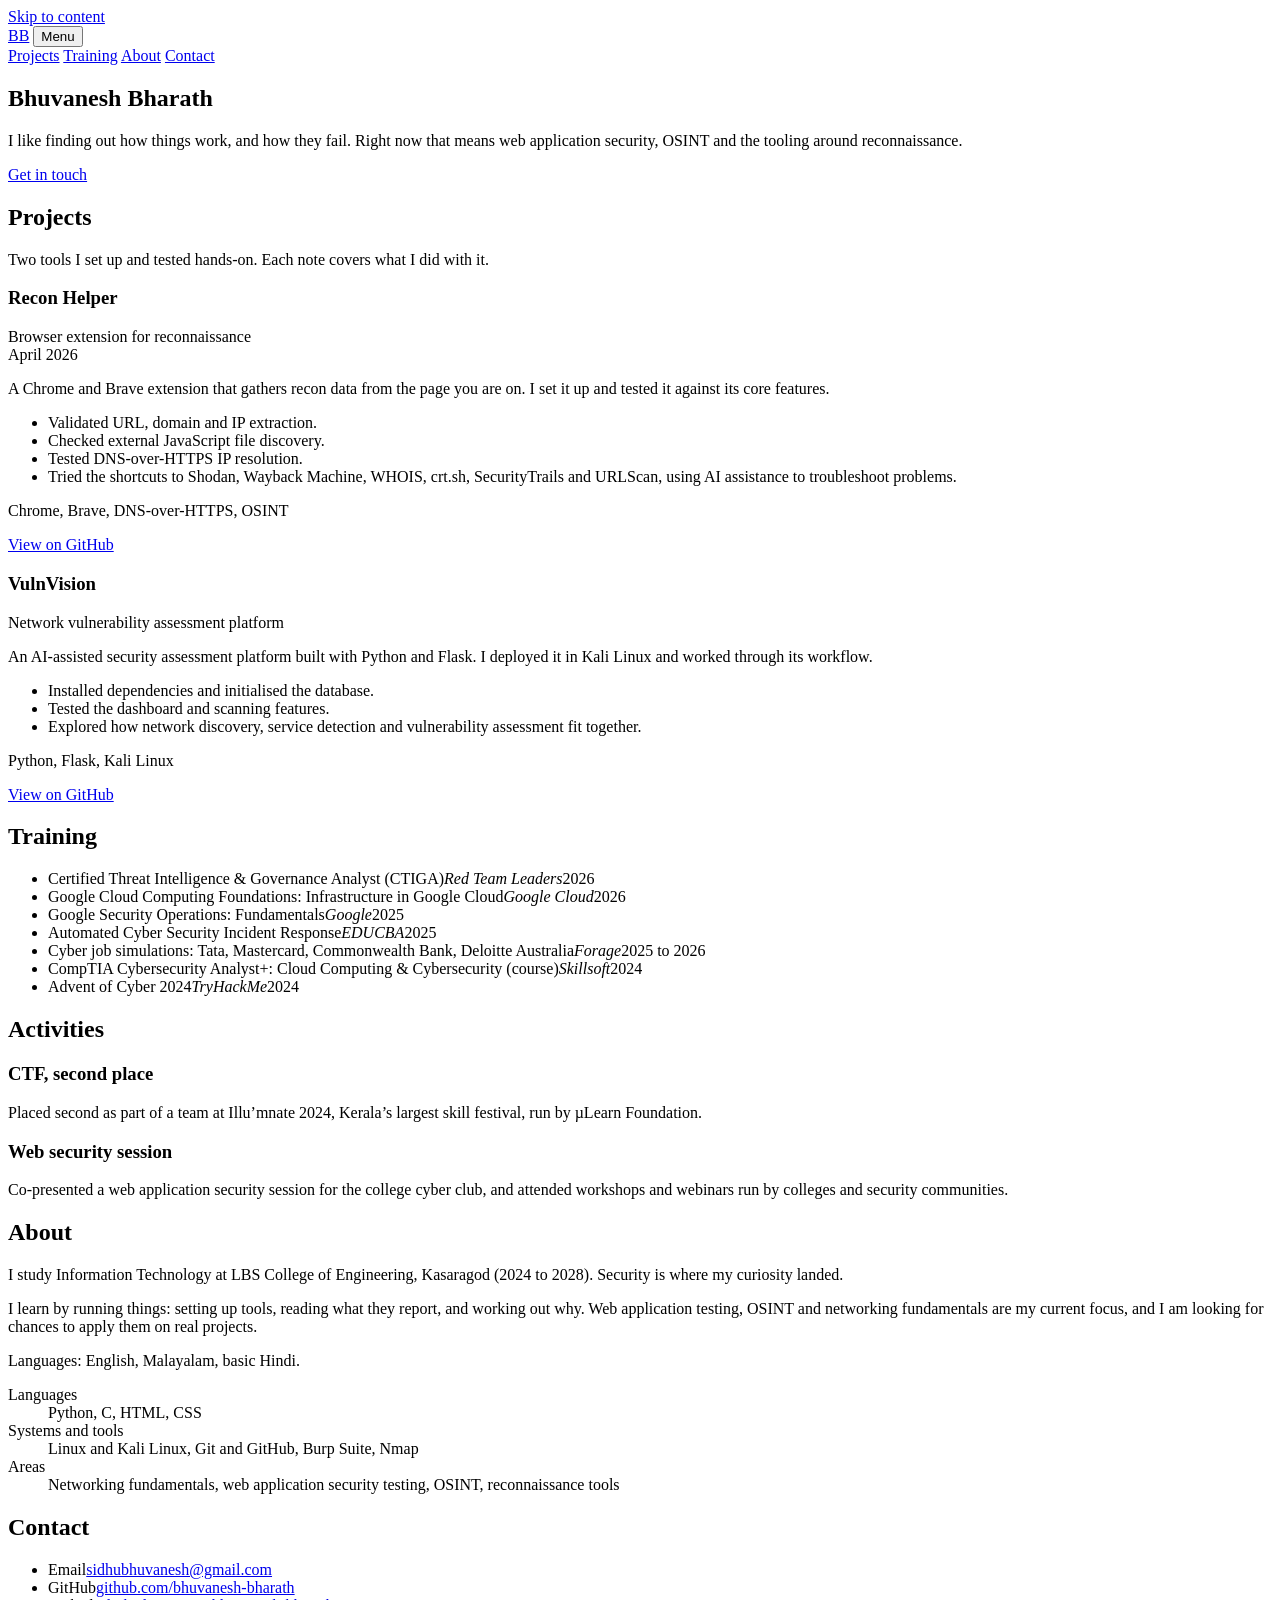
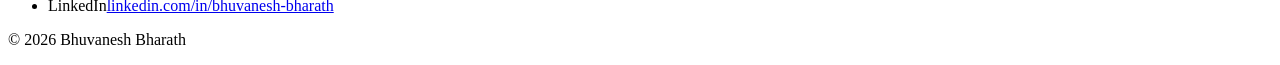
==== commit 5fee70f9: "Revise index.html for improved content and structure Updated the portfolio page with new meta tags, " ====
--- a/index.html
+++ b/index.html
@@ -1,237 +1,135 @@
 <!DOCTYPE html>
 <html lang="en">
 <head>
-    <meta charset="UTF-8">
-    <meta name="viewport" content="width=device-width, initial-scale=1.0">
-    <title>Bhuvanesh Bharath | Portfolio</title>
+<meta charset="UTF-8">
+<meta name="viewport" content="width=device-width, initial-scale=1">
+<title>Bhuvanesh Bharath | Information Technology Student, Security Learner</title>
+<meta name="description" content="Bhuvanesh Bharath is a B.Tech Information Technology student in Kerala focused on web application security, reconnaissance tooling and Linux.">
+<meta name="theme-color" content="#eef0f3">
+<meta property="og:title" content="Bhuvanesh Bharath">
+<meta property="og:description" content="B.Tech IT student in Kerala learning web application security, OSINT and reconnaissance tooling.">
+<meta property="og:type" content="website">
+<link rel="icon" href="data:image/svg+xml,%3Csvg xmlns='http://www.w3.org/2000/svg' viewBox='0 0 32 32'%3E%3Crect width='32' height='32' rx='7' fill='%2311151c'/%3E%3Ctext x='16' y='23' font-size='19' font-family='Arial' font-weight='700' text-anchor='middle' fill='%23fff'%3EB%3C/text%3E%3C/svg%3E">
+<link rel="preconnect" href="https://fonts.googleapis.com">
+<link rel="preconnect" href="https://fonts.gstatic.com" crossorigin>
+<link href="https://fonts.googleapis.com/css2?family=Bricolage+Grotesque:opsz,wght@12..96,500;12..96,700;12..96,800&family=IBM+Plex+Sans:wght@400;500&display=swap" rel="stylesheet">
+<link rel="stylesheet" href="style.css">
+<script type="application/ld+json">{"@context":"https://schema.org","@type":"Person","name":"Bhuvanesh Bharath","jobTitle":"B.Tech Information Technology student","email":"mailto:sidhubhuvanesh@gmail.com","address":{"@type":"PostalAddress","addressLocality":"Kasaragod","addressRegion":"Kerala","addressCountry":"IN"},"alumniOf":"LBS College of Engineering, Kasaragod","sameAs":["https://github.com/bhuvanesh-bharath/","https://linkedin.com/in/bhuvanesh-bharath/"]}</script>
+</head>
+<body>
+<a class="skip" href="#main">Skip to content</a>
 
-    <style>
-        :root {
-            --bg-dark: #0f172a;
-            --bg-light: #111827;
-            --card: #1f2933;
-            --accent: #38bdf8;
-            --text-primary: #e5e7eb;
-            --text-secondary: #9ca3af;
-            --border: #334155;
-        }
-
-        * {
-            margin: 0;
-            padding: 0;
-            box-sizing: border-box;
-        }
-
-        body {
-            font-family: system-ui, -apple-system, BlinkMacSystemFont, "Segoe UI", Roboto, Ubuntu, sans-serif;
-            background: linear-gradient(180deg, var(--bg-dark), var(--bg-light));
-            color: var(--text-primary);
-            line-height: 1.6;
-        }
-
-        header {
-            max-width: 1000px;
-            margin: 60px auto 40px;
-            padding: 0 20px;
-        }
-
-        header h1 {
-            font-size: 2.5rem;
-            font-weight: 700;
-        }
-
-        header p {
-            color: var(--text-secondary);
-            max-width: 700px;
-            margin-top: 10px;
-            font-size: 1.05rem;
-        }
-
-        nav {
-            margin-top: 25px;
-        }
-
-        nav a {
-            margin-right: 20px;
-            text-decoration: none;
-            color: var(--accent);
-            font-weight: 500;
-        }
-
-        nav a:hover {
-            text-decoration: underline;
-        }
-
-        section {
-            max-width: 1000px;
-            margin: 40px auto;
-            padding: 0 20px;
-        }
-
-        .section-title {
-            font-size: 1.6rem;
-            margin-bottom: 20px;
-            border-bottom: 1px solid var(--border);
-            padding-bottom: 8px;
-        }
-
-        .card {
-            background: var(--card);
-            border: 1px solid var(--border);
-            border-radius: 10px;
-            padding: 20px;
-            margin-bottom: 20px;
-        }
-
-        .card h3 {
-            margin-bottom: 10px;
-            font-size: 1.2rem;
-        }
-
-        .card p {
-            color: var(--text-secondary);
-        }
-
-        .skills {
-            display: flex;
-            flex-wrap: wrap;
-            gap: 10px;
-        }
-
-        .skill {
-            border: 1px solid var(--border);
-            padding: 6px 14px;
-            border-radius: 999px;
-            font-size: 0.9rem;
-            background-color: #020617;
-        }
-
-        .contact a {
-            display: block;
-            color: var(--accent);
-            text-decoration: none;
-            margin-bottom: 8px;
-        }
-
-        .contact a:hover {
-            text-decoration: underline;
-        }
-
-        footer {
-            text-align: center;
-            padding: 30px 20px;
-            color: var(--text-secondary);
-            font-size: 0.9rem;
-            border-top: 1px solid var(--border);
-            margin-top: 60px;
-        }
-
-        @media (max-width: 768px) {
-            header h1 {
-                font-size: 2rem;
-            }
-        }
-    </style>
-</head>
-
-<body>
-
-<header>
-    <h1>Bhuvanesh Bharath</h1>
-    <p>
-        B.Tech Information Technology student with a focused interest in cybersecurity and web application security.
-        Actively building hands-on experience through bug bounty hunting, CTFs, and practical vulnerability research.
-    </p>
-
-    <nav>
-        <a href="#about">About</a>
-        <a href="#focus">Current Focus</a>
-        <a href="#skills">Skills</a>
-        <a href="#contact">Contact</a>
-    </nav>
+<header class="bar">
+  <a class="mark" href="#top" aria-label="Bhuvanesh Bharath, back to top">BB</a>
+  <button class="menu" aria-expanded="false" aria-controls="nav">Menu</button>
+  <nav id="nav" aria-label="Primary">
+    <a href="#work">Projects</a>
+    <a href="#training">Training</a>
+    <a href="#about">About</a>
+    <a href="#contact">Contact</a>
+  </nav>
 </header>
 
-<section id="about">
-    <h2 class="section-title">About</h2>
-    <div class="card">
-        <p>
-            I am a B.Tech IT student with a strong interest in identifying and understanding real-world security
-            vulnerabilities. My learning approach is hands-on — testing applications, analyzing behavior, and
-            improving my technical depth through continuous practice.
-        </p>
-        <p style="margin-top: 10px;">
-            I am particularly interested in web application security, access control issues, and common exploitation
-            techniques, while steadily improving my Linux and scripting skills.
-        </p>
+<main id="main">
+<section class="hero" id="top">
+  <h1 aria-label="Bhuvanesh Bharath">
+    <span class="line"><span class="load-line" style="--d:.2s">Bhuvanesh</span></span>
+    <span class="line"><span class="load-line" style="--d:.34s">Bharath</span></span>
+  </h1>
+  <div class="hero-foot load" style="--d:.7s">
+    <p class="lede">I like finding out how things work, and how they fail. Right now that means web application security, OSINT and the tooling around reconnaissance.</p>
+    <div class="cta">
+      <a class="btn solid" href="#contact">Get in touch</a>
     </div>
+  </div>
 </section>
 
-<section id="focus">
-    <h2 class="section-title">Current Focus</h2>
+<section class="work" id="work" aria-labelledby="work-h">
+  <div class="wrap">
+    <h2 id="work-h" class="rule">Projects</h2>
+    <p class="intro">Two tools I set up and tested hands-on. Each note covers what I did with it.</p>
 
-    <div class="card">
-        <h3>Bug Bounty & Vulnerability Research</h3>
-        <p>
-            Actively hunting for vulnerabilities such as SQL Injection, XSS, IDOR, and SSRF on real-world web
-            applications. Successfully reported valid security issues, including critical findings, on live systems.
-        </p>
-    </div>
+    <article class="project">
+      <div class="p-meta"><h3>Recon Helper</h3><p>Browser extension for reconnaissance<br>April 2026</p></div>
+      <div class="p-body">
+        <p>A Chrome and Brave extension that gathers recon data from the page you are on. I set it up and tested it against its core features.</p>
+        <ul>
+          <li>Validated URL, domain and IP extraction.</li>
+          <li>Checked external JavaScript file discovery.</li>
+          <li>Tested DNS-over-HTTPS IP resolution.</li>
+          <li>Tried the shortcuts to Shodan, Wayback Machine, WHOIS, crt.sh, SecurityTrails and URLScan, using AI assistance to troubleshoot problems.</li>
+        </ul>
+        <p class="tags">Chrome, Brave, DNS-over-HTTPS, OSINT</p>
+        <a class="link" href="https://github.com/bhuvanesh-bharath/" target="_blank" rel="noopener">View on GitHub</a>
+      </div>
+    </article>
 
-    <div class="card">
-        <h3>Capture The Flag (CTF) Practice</h3>
-        <p>
-            Solving CTF challenges to strengthen fundamentals in web security, Linux, cryptography basics, and
-            problem-solving under constraints.
-        </p>
-    </div>
-
-    <div class="card">
-        <h3>Technical Skill Development</h3>
-        <p>
-            Improving Python for automation and security testing while gaining deeper familiarity with commonly used
-            penetration testing tools and workflows.
-        </p>
-    </div>
+    <article class="project">
+      <div class="p-meta"><h3>VulnVision</h3><p>Network vulnerability assessment platform</p></div>
+      <div class="p-body">
+        <p>An AI-assisted security assessment platform built with Python and Flask. I deployed it in Kali Linux and worked through its workflow.</p>
+        <ul>
+          <li>Installed dependencies and initialised the database.</li>
+          <li>Tested the dashboard and scanning features.</li>
+          <li>Explored how network discovery, service detection and vulnerability assessment fit together.</li>
+        </ul>
+        <p class="tags">Python, Flask, Kali Linux</p>
+        <a class="link" href="https://github.com/bhuvanesh-bharath/" target="_blank" rel="noopener">View on GitHub</a>
+      </div>
+    </article>
+  </div>
 </section>
 
-<section id="skills">
-    <h2 class="section-title">Skills</h2>
-    <div class="card">
-        <div class="skills">
-            <span class="skill">Web Application Security</span>
-            <span class="skill">Penetration Testing</span>
-            <span class="skill">SQL Injection</span>
-            <span class="skill">XSS</span>
-            <span class="skill">IDOR</span>
-            <span class="skill">SSRF</span>
-            <span class="skill">Python</span>
-            <span class="skill">C</span>
-            <span class="skill">Linux</span>
-            <span class="skill">Kali Linux</span>
-            <span class="skill">Burp Suite</span>
-            <span class="skill">Nmap</span>
-            <span class="skill">Wireshark</span>
-            <span class="skill">Metasploit</span>
-        </div>
+<section class="training" id="training" aria-labelledby="tr-h">
+  <div class="wrap">
+    <h2 id="tr-h" class="rule">Training</h2>
+    <ul class="ledger">
+      <li><span>Certified Threat Intelligence &amp; Governance Analyst (CTIGA)</span><em>Red Team Leaders</em><time>2026</time></li>
+      <li><span>Google Cloud Computing Foundations: Infrastructure in Google Cloud</span><em>Google Cloud</em><time>2026</time></li>
+      <li><span>Google Security Operations: Fundamentals</span><em>Google</em><time>2025</time></li>
+      <li><span>Automated Cyber Security Incident Response</span><em>EDUCBA</em><time>2025</time></li>
+      <li><span>Cyber job simulations: Tata, Mastercard, Commonwealth Bank, Deloitte Australia</span><em>Forage</em><time>2025 to 2026</time></li>
+      <li><span>CompTIA Cybersecurity Analyst+: Cloud Computing &amp; Cybersecurity (course)</span><em>Skillsoft</em><time>2024</time></li>
+      <li><span>Advent of Cyber 2024</span><em>TryHackMe</em><time>2024</time></li>
+    </ul>
+
+    <h2 class="rule sub">Activities</h2>
+    <div class="acts">
+      <div><h3>CTF, second place</h3><p>Placed second as part of a team at Illu’mnate 2024, Kerala’s largest skill festival, run by µLearn Foundation.</p></div>
+      <div><h3>Web security session</h3><p>Co-presented a web application security session for the college cyber club, and attended workshops and webinars run by colleges and security communities.</p></div>
     </div>
+  </div>
 </section>
 
-<section id="contact">
-    <h2 class="section-title">Contact</h2>
-    <div class="card contact">
-        <a href="mailto:sidhubhuvanesh@gmail.com">📧 sidhubhuvanesh@gmail.com</a>
-        <a href="https://github.com/bhuvanesh-bharath/" target="_blank">💻 GitHub — bhuvanesh-bharath</a>
-        <a href="https://linkedin.com/in/bhuvanesh-bharath/" target="_blank">🔗 LinkedIn — Bhuvanesh Bharath</a>
+<section class="about" id="about" aria-labelledby="ab-h">
+  <div class="wrap two">
+    <div>
+      <h2 id="ab-h" class="rule">About</h2>
+      <p class="big">I study Information Technology at LBS College of Engineering, Kasaragod (2024 to 2028). Security is where my curiosity landed.</p>
+      <p>I learn by running things: setting up tools, reading what they report, and working out why. Web application testing, OSINT and networking fundamentals are my current focus, and I am looking for chances to apply them on real projects.</p>
+      <p class="muted">Languages: English, Malayalam, basic Hindi.</p>
     </div>
+    <dl class="skills">
+      <div><dt>Languages</dt><dd>Python, C, HTML, CSS</dd></div>
+      <div><dt>Systems and tools</dt><dd>Linux and Kali Linux, Git and GitHub, Burp Suite, Nmap</dd></div>
+      <div><dt>Areas</dt><dd>Networking fundamentals, web application security testing, OSINT, reconnaissance tools</dd></div>
+    </dl>
+  </div>
 </section>
 
-<footer>
-    © <span id="year"></span> Bhuvanesh Bharath. All rights reserved.
-</footer>
+<section class="contact" id="contact" aria-labelledby="ct-h">
+  <div class="wrap">
+    <h2 id="ct-h" class="rule">Contact</h2>
+    <ul class="reach">
+      <li><span>Email</span><a href="mailto:sidhubhuvanesh@gmail.com">sidhubhuvanesh@gmail.com</a></li>
+      <li><span>GitHub</span><a href="https://github.com/bhuvanesh-bharath/" target="_blank" rel="noopener">github.com/bhuvanesh-bharath</a></li>
+      <li><span>LinkedIn</span><a href="https://linkedin.com/in/bhuvanesh-bharath/" target="_blank" rel="noopener">linkedin.com/in/bhuvanesh-bharath</a></li>
+    </ul>
+  </div>
+</section>
+</main>
 
-<script>
-    document.getElementById("year").textContent = new Date().getFullYear();
-</script>
-
+<footer><p>© <span id="year">2026</span> Bhuvanesh Bharath</p></footer>
+<script src="script.js"></script>
 </body>
 </html>
